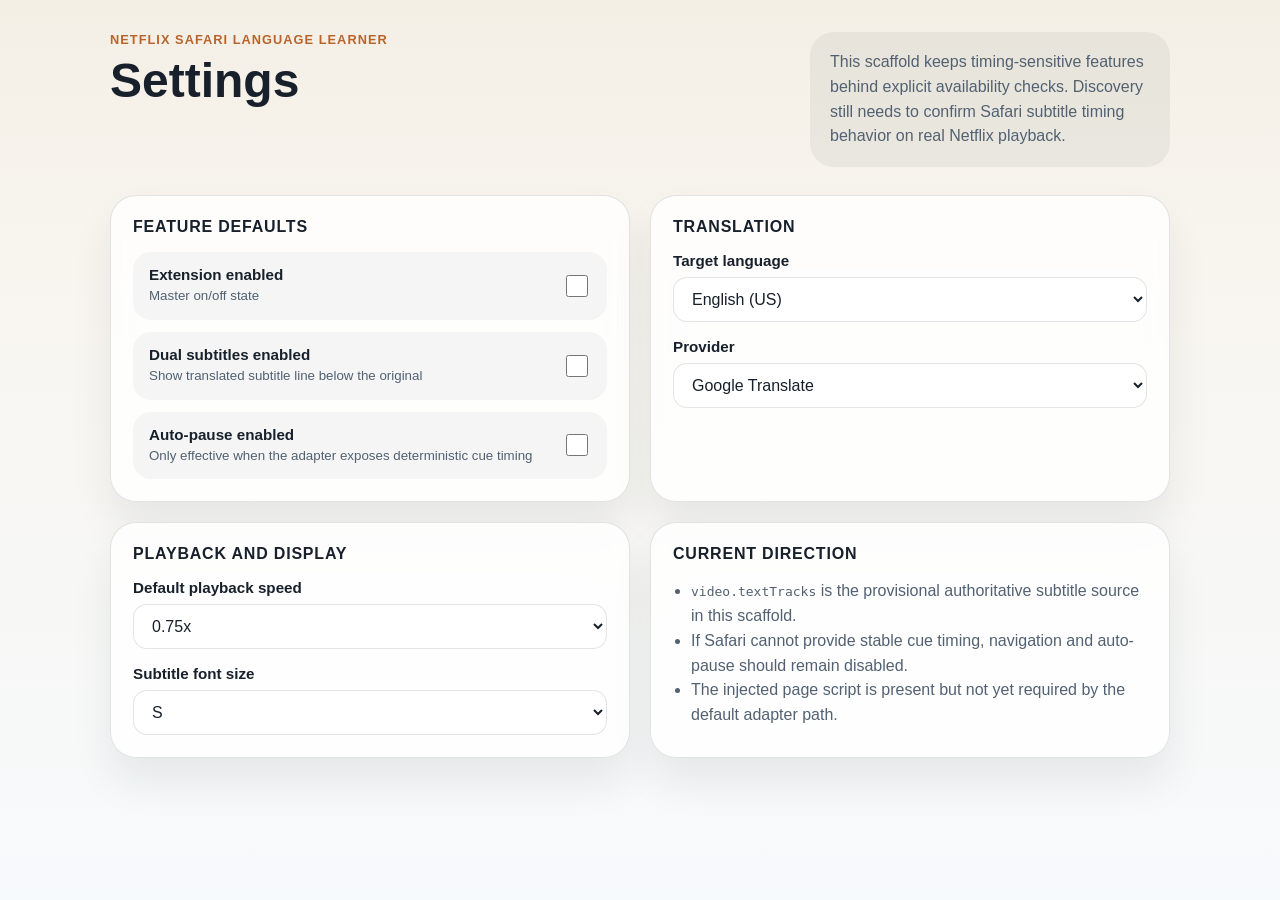
==== options/index.html @ 969507a0 "Initial Safari MVP scaffold" ====
<!DOCTYPE html>
<html lang="en">
<head>
  <meta charset="UTF-8">
  <meta name="viewport" content="width=device-width, initial-scale=1.0">
  <title>Netflix Language Learner Settings</title>
  <link rel="stylesheet" href="options.css">
</head>
<body>
  <div class="page">
    <header class="masthead">
      <div>
        <p class="eyebrow">Netflix Safari Language Learner</p>
        <h1>Settings</h1>
      </div>
      <p class="lede">This scaffold keeps timing-sensitive features behind explicit availability checks. Discovery still needs to confirm Safari subtitle timing behavior on real Netflix playback.</p>
    </header>

    <main class="layout">
      <section class="panel">
        <h2>Feature Defaults</h2>
        <div class="toggle-list">
          <label class="toggle-row">
            <span>
              <strong>Extension enabled</strong>
              <small>Master on/off state</small>
            </span>
            <input id="extension-enabled" type="checkbox">
          </label>
          <label class="toggle-row">
            <span>
              <strong>Dual subtitles enabled</strong>
              <small>Show translated subtitle line below the original</small>
            </span>
            <input id="dual-sub-enabled" type="checkbox">
          </label>
          <label class="toggle-row">
            <span>
              <strong>Auto-pause enabled</strong>
              <small>Only effective when the adapter exposes deterministic cue timing</small>
            </span>
            <input id="auto-pause-enabled" type="checkbox">
          </label>
        </div>
      </section>

      <section class="panel">
        <h2>Translation</h2>
        <div class="field">
          <label for="target-language">Target language</label>
          <select id="target-language"></select>
        </div>
        <div class="field">
          <label for="translation-provider">Provider</label>
          <select id="translation-provider"></select>
        </div>
        <div id="provider-link-wrap" class="hint hidden">
          <a id="provider-link" target="_blank" rel="noopener noreferrer">Get API key</a>
        </div>
        <div id="api-key-field" class="field hidden">
          <label for="provider-api-key">Provider API key</label>
          <input id="provider-api-key" type="password" autocomplete="off" spellcheck="false">
        </div>
        <div id="gemini-model-field" class="field hidden">
          <label for="gemini-model">Gemini model</label>
          <select id="gemini-model"></select>
        </div>
        <div id="grok-model-field" class="field hidden">
          <label for="grok-model">Grok model</label>
          <input id="grok-model" type="text" autocomplete="off" spellcheck="false">
        </div>
      </section>

      <section class="panel">
        <h2>Playback And Display</h2>
        <div class="field">
          <label for="playback-speed">Default playback speed</label>
          <select id="playback-speed">
            <option value="0.75">0.75x</option>
            <option value="1">1x</option>
            <option value="1.25">1.25x</option>
            <option value="1.5">1.5x</option>
            <option value="1.75">1.75x</option>
            <option value="2">2x</option>
          </select>
        </div>
        <div class="field">
          <label for="subtitle-font-size">Subtitle font size</label>
          <select id="subtitle-font-size"></select>
        </div>
      </section>

      <section class="panel panel-note">
        <h2>Current direction</h2>
        <ul>
          <li><code>video.textTracks</code> is the provisional authoritative subtitle source in this scaffold.</li>
          <li>If Safari cannot provide stable cue timing, navigation and auto-pause should remain disabled.</li>
          <li>The injected page script is present but not yet required by the default adapter path.</li>
        </ul>
      </section>
    </main>
  </div>

  <script src="../utils/language-utils.js"></script>
  <script src="../utils/extension-api.js"></script>
  <script src="options.js"></script>
</body>
</html>
---- options/options.css ----
:root {
  --page-bg: linear-gradient(180deg, #f4efe5 0%, #f8f5ef 28%, #f7fafc 100%);
  --ink: #17202b;
  --muted: #526172;
  --panel: rgba(255, 255, 255, 0.82);
  --border: rgba(23, 32, 43, 0.12);
  --accent: #b8642c;
  --accent-soft: rgba(184, 100, 44, 0.12);
}

* {
  box-sizing: border-box;
}

html,
body {
  margin: 0;
  min-height: 100%;
}

body {
  font-family: "Avenir Next", "Helvetica Neue", sans-serif;
  background: var(--page-bg);
  color: var(--ink);
}

.page {
  max-width: 1100px;
  margin: 0 auto;
  padding: 32px 20px 48px;
}

.masthead {
  display: grid;
  grid-template-columns: minmax(0, 1fr) minmax(260px, 360px);
  gap: 24px;
  align-items: start;
}

.eyebrow {
  margin: 0 0 10px;
  color: var(--accent);
  text-transform: uppercase;
  letter-spacing: 0.08em;
  font-size: 0.8rem;
  font-weight: 700;
}

.masthead h1 {
  margin: 0;
  font-size: clamp(2rem, 4vw, 3rem);
  line-height: 1;
}

.lede {
  margin: 0;
  padding: 18px 20px;
  border-radius: 24px;
  background: rgba(23, 32, 43, 0.06);
  color: var(--muted);
  line-height: 1.55;
}

.layout {
  display: grid;
  grid-template-columns: repeat(2, minmax(0, 1fr));
  gap: 20px;
  margin-top: 28px;
}

.panel {
  padding: 22px;
  border-radius: 26px;
  background: var(--panel);
  border: 1px solid var(--border);
  backdrop-filter: blur(10px);
  box-shadow: 0 24px 40px rgba(23, 32, 43, 0.08);
}

.panel h2 {
  margin: 0 0 16px;
  font-size: 1rem;
  text-transform: uppercase;
  letter-spacing: 0.05em;
}

.toggle-list {
  display: flex;
  flex-direction: column;
  gap: 12px;
}

.toggle-row {
  display: flex;
  justify-content: space-between;
  gap: 16px;
  align-items: center;
  padding: 14px 16px;
  border-radius: 18px;
  background: rgba(23, 32, 43, 0.04);
}

.toggle-row strong,
.field label {
  display: block;
  font-size: 0.95rem;
  font-weight: 600;
}

.toggle-row small {
  display: block;
  margin-top: 4px;
  color: var(--muted);
  line-height: 1.4;
}

.toggle-row input[type="checkbox"] {
  width: 22px;
  height: 22px;
  accent-color: var(--accent);
}

.field {
  display: flex;
  flex-direction: column;
  gap: 8px;
  margin-bottom: 16px;
}

.field:last-child {
  margin-bottom: 0;
}

select,
input[type="password"],
input[type="text"] {
  width: 100%;
  padding: 12px 14px;
  border-radius: 14px;
  border: 1px solid rgba(23, 32, 43, 0.12);
  background: rgba(255, 255, 255, 0.88);
  color: var(--ink);
  font: inherit;
}

select:focus,
input[type="password"]:focus,
input[type="text"]:focus {
  outline: none;
  border-color: var(--accent);
  box-shadow: 0 0 0 4px var(--accent-soft);
}

.hint {
  margin: -4px 0 14px;
}

.hint a {
  color: var(--accent);
  text-decoration: none;
  font-weight: 600;
}

.panel-note ul {
  margin: 0;
  padding-left: 18px;
  color: var(--muted);
  line-height: 1.55;
}

.hidden {
  display: none;
}

@media (max-width: 840px) {
  .masthead,
  .layout {
    grid-template-columns: 1fr;
  }
}
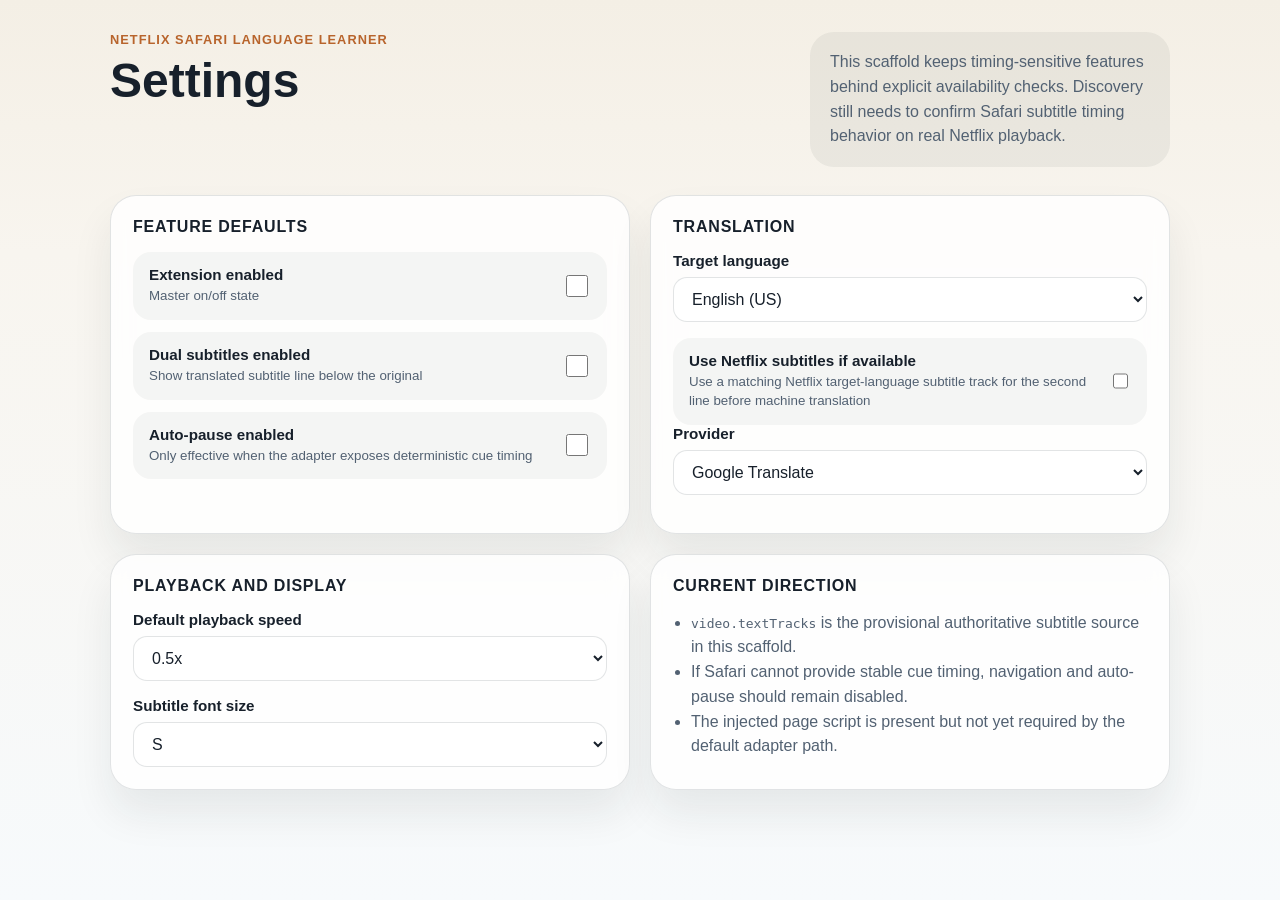
==== commit 3aa80853: "Stabilize Netflix playback control ownership" ====
--- a/options/index.html
+++ b/options/index.html
@@ -50,6 +50,13 @@
           <label for="target-language">Target language</label>
           <select id="target-language"></select>
         </div>
+        <label class="toggle-row">
+          <span>
+            <strong>Use Netflix subtitles if available</strong>
+            <small>Use a matching Netflix target-language subtitle track for the second line before machine translation</small>
+          </span>
+          <input id="use-netflix-target-subtitles-if-available" type="checkbox">
+        </label>
         <div class="field">
           <label for="translation-provider">Provider</label>
           <select id="translation-provider"></select>
@@ -76,6 +83,7 @@
         <div class="field">
           <label for="playback-speed">Default playback speed</label>
           <select id="playback-speed">
+            <option value="0.5">0.5x</option>
             <option value="0.75">0.75x</option>
             <option value="1">1x</option>
             <option value="1.25">1.25x</option>
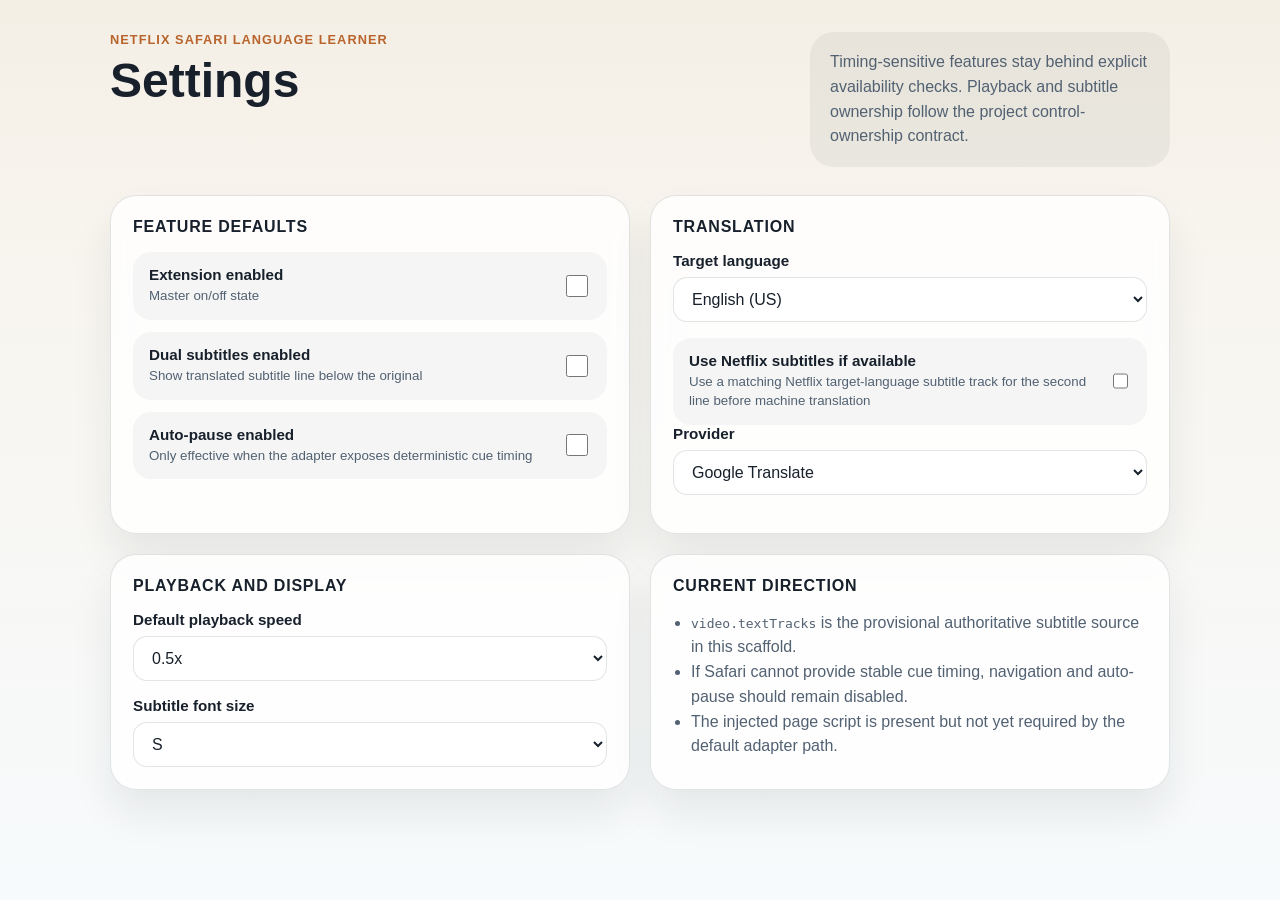
==== commit 34f054dc: "Refine models, reliability, and overlay layout foundation Update translation model defaults and migr" ====
--- a/options/index.html
+++ b/options/index.html
@@ -13,7 +13,7 @@
         <p class="eyebrow">Netflix Safari Language Learner</p>
         <h1>Settings</h1>
       </div>
-      <p class="lede">This scaffold keeps timing-sensitive features behind explicit availability checks. Discovery still needs to confirm Safari subtitle timing behavior on real Netflix playback.</p>
+      <p class="lede">Timing-sensitive features stay behind explicit availability checks. Playback and subtitle ownership follow the project control-ownership contract.</p>
     </header>
 
     <main class="layout">
@@ -74,7 +74,7 @@
         </div>
         <div id="grok-model-field" class="field hidden">
           <label for="grok-model">Grok model</label>
-          <input id="grok-model" type="text" autocomplete="off" spellcheck="false">
+          <select id="grok-model"></select>
         </div>
       </section>
 
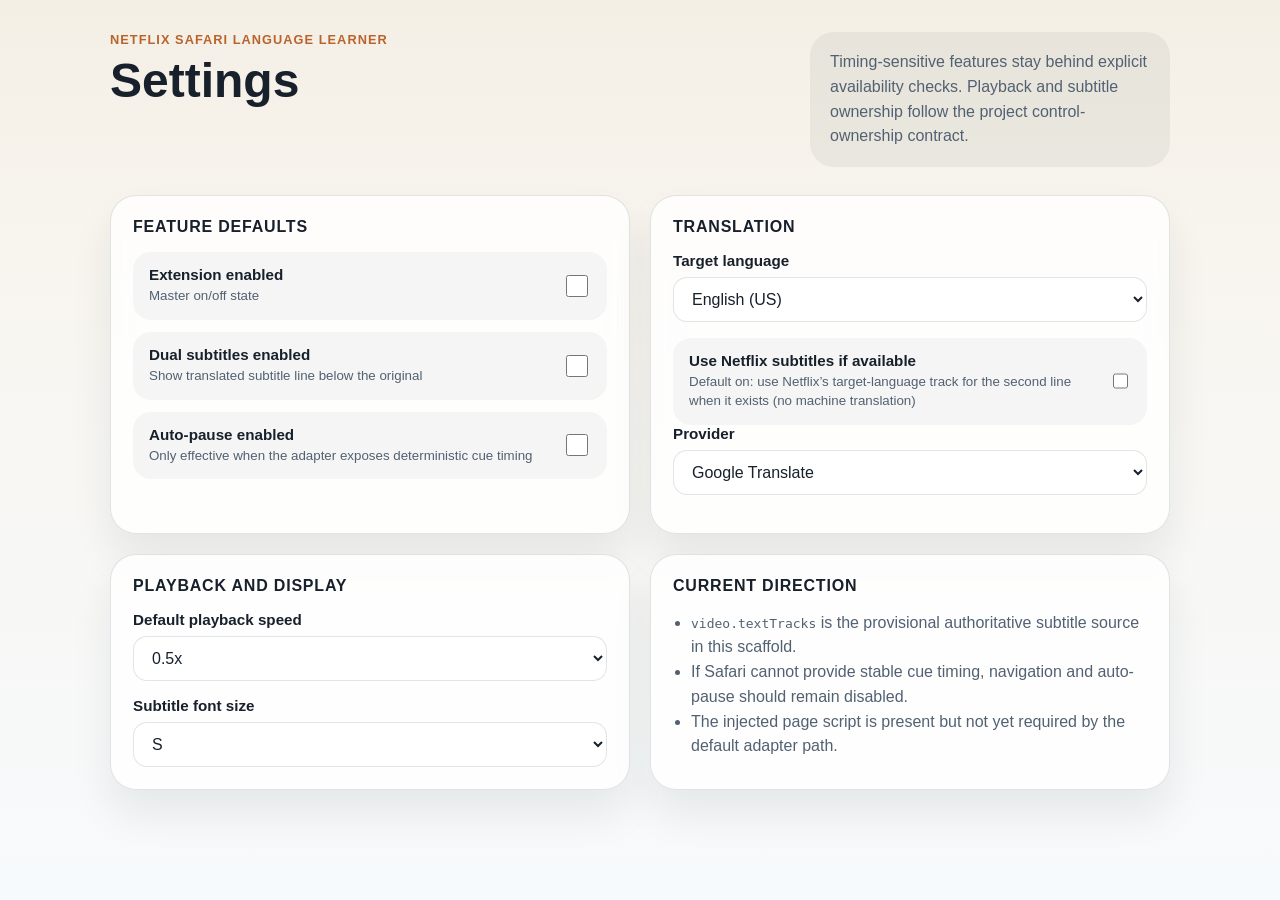
==== commit 2bb97f66: "Prefer Netflix target-language tracks over machine translation Default and migrate Use Netflix subti" ====
--- a/options/index.html
+++ b/options/index.html
@@ -53,7 +53,7 @@
         <label class="toggle-row">
           <span>
             <strong>Use Netflix subtitles if available</strong>
-            <small>Use a matching Netflix target-language subtitle track for the second line before machine translation</small>
+            <small>Default on: use Netflix’s target-language track for the second line when it exists (no machine translation)</small>
           </span>
           <input id="use-netflix-target-subtitles-if-available" type="checkbox">
         </label>
